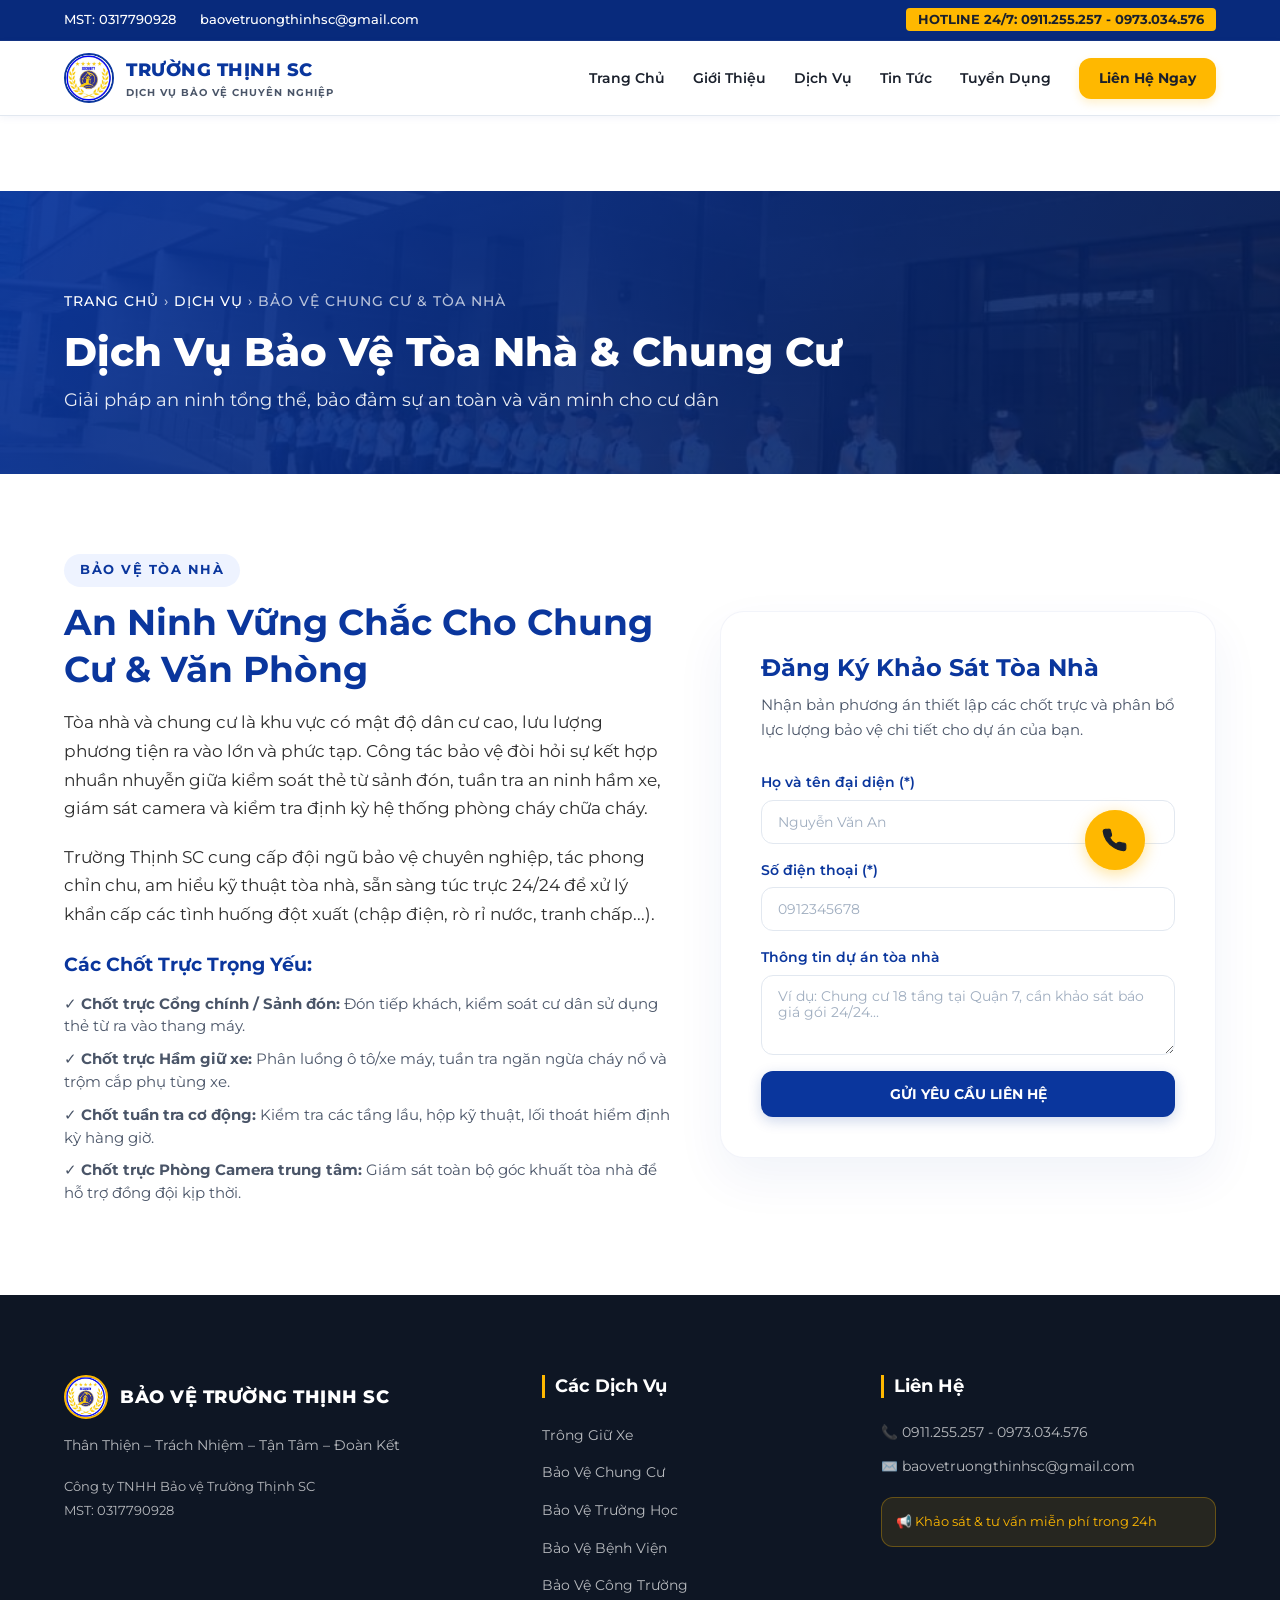
==== dich-vu-bao-ve-an-ninh-toa-nha-chung-cu.html @ 5c1c1f95 "Initial commit of redesigned Truong Thinh SC website" ====
<!DOCTYPE html>
<html lang="vi">
<head>
    <meta charset="UTF-8">
    <meta name="viewport" content="width=device-width, initial-scale=1.0">
    <title>Bảo Vệ An Ninh Tòa Nhà Chung Cư | Bảo Vệ Trường Thịnh SC</title>
    <meta name="description" content="Trường Thịnh SC cung cấp dịch vụ bảo vệ tòa nhà văn phòng, chung cư cao cấp. Lực lượng kiểm soát sảnh, tuần tra căn hộ, ứng cứu sự cố cháy nổ 24/7.">
    <link rel="preconnect" href="https://fonts.googleapis.com">
    <link rel="preconnect" href="https://fonts.gstatic.com" crossorigin>
    <link href="https://fonts.googleapis.com/css2?family=Montserrat:wght@300;400;500;600;700;800&display=swap" rel="stylesheet">
    <link rel="stylesheet" href="styles.css">
    <link rel="stylesheet" href="pages.css">
</head>
<body>
    <div class="top-info-bar">
        <div class="container top-info-container">
            <div class="top-info-left"><span>MST: 0317790928</span><span>baovetruongthinhsc@gmail.com</span></div>
            <div class="top-info-right"><span class="hotline-highlight">HOTLINE 24/7: 0911.255.257 - 0973.034.576</span></div>
        </div>
    </div>
    <header class="main-header" id="header">
        <div class="container header-container">
            <a href="index.html" class="logo">
                <img src="assets/logo.jpg" alt="Logo Trường Thịnh SC" class="logo-img">
                <div class="logo-text"><span class="brand-name">TRƯỜNG THỊNH SC</span><span class="brand-sub">DỊCH VỤ BẢO VỆ CHUYÊN NGHIỆP</span></div>
            </a>
            <nav class="nav-menu">
                <a href="index.html" class="nav-link">Trang Chủ</a>
                <a href="gioi-thieu.html" class="nav-link">Giới Thiệu</a>
                <a href="dich-vu.html" class="nav-link active">Dịch Vụ</a>
                <a href="tin-tuc.html" class="nav-link">Tin Tức</a>
                <a href="tuyen-dung.html" class="nav-link">Tuyển Dụng</a>
                <a href="lien-he.html" class="nav-btn">Liên Hệ Ngay</a>
            </nav>
            <button class="mobile-toggle" id="mobile-toggle-btn"><span></span><span></span><span></span></button>
        </div>
    </header>
    <div class="mobile-drawer" id="mobile-drawer">
        <nav class="mobile-nav">
            <a href="index.html" class="mobile-link">Trang Chủ</a>
            <a href="gioi-thieu.html" class="mobile-link">Giới Thiệu</a>
            <a href="dich-vu.html" class="mobile-link">Dịch Vụ</a>
            <a href="tin-tuc.html" class="mobile-link">Tin Tức</a>
            <a href="tuyen-dung.html" class="mobile-link">Tuyển Dụng</a>
            <a href="lien-he.html" class="mobile-btn">Liên Hệ Ngay</a>
        </nav>
    </div>

    <main>
        <div class="page-hero" style="background-image:url('assets/guards_building.jpg')">
            <div class="page-hero-overlay"></div>
            <div class="container page-hero-content">
                <div class="breadcrumb"><a href="index.html">Trang Chủ</a> › <a href="dich-vu.html">Dịch Vụ</a> › Bảo vệ Chung Cư & Tòa Nhà</div>
                <h1>Dịch Vụ Bảo Vệ Tòa Nhà & Chung Cư</h1>
                <p>Giải pháp an ninh tổng thể, bảo đảm sự an toàn và văn minh cho cư dân</p>
            </div>
        </div>

        <section class="section">
            <div class="container about-container">
                <div class="about-left">
                    <span class="section-tag">BẢO VỆ TÒA NHÀ</span>
                    <h2 class="section-title">An Ninh Vững Chắc Cho Chung Cư & Văn Phòng</h2>
                    <p class="about-p">Tòa nhà và chung cư là khu vực có mật độ dân cư cao, lưu lượng phương tiện ra vào lớn và phức tạp. Công tác bảo vệ đòi hỏi sự kết hợp nhuần nhuyễn giữa kiểm soát thẻ từ sảnh đón, tuần tra an ninh hầm xe, giám sát camera và kiểm tra định kỳ hệ thống phòng cháy chữa cháy.</p>
                    <p class="about-p">Trường Thịnh SC cung cấp đội ngũ bảo vệ chuyên nghiệp, tác phong chỉn chu, am hiểu kỹ thuật tòa nhà, sẵn sàng túc trực 24/24 để xử lý khẩn cấp các tình huống đột xuất (chập điện, rò rỉ nước, tranh chấp...).</p>
                    
                    <h3 style="margin-top:25px;color:var(--color-primary);margin-bottom:15px;">Các Chốt Trực Trọng Yếu:</h3>
                    <ul class="mv-list">
                        <li>✓ <strong>Chốt trực Cổng chính / Sảnh đón:</strong> Đón tiếp khách, kiểm soát cư dân sử dụng thẻ từ ra vào thang máy.</li>
                        <li>✓ <strong>Chốt trực Hầm giữ xe:</strong> Phân luồng ô tô/xe máy, tuần tra ngăn ngừa cháy nổ và trộm cắp phụ tùng xe.</li>
                        <li>✓ <strong>Chốt tuần tra cơ động:</strong> Kiểm tra các tầng lầu, hộp kỹ thuật, lối thoát hiểm định kỳ hàng giờ.</li>
                        <li>✓ <strong>Chốt trực Phòng Camera trung tâm:</strong> Giám sát toàn bộ góc khuất tòa nhà để hỗ trợ đồng đội kịp thời.</li>
                    </ul>
                </div>
                <div class="about-right">
                    <div class="contact-form-card">
                        <h3>Đăng Ký Khảo Sát Tòa Nhà</h3>
                        <p>Nhận bản phương án thiết lập các chốt trực và phân bổ lực lượng bảo vệ chi tiết cho dự án của bạn.</p>
                        <form id="contact-form" action="lien-he.html" method="get">
                            <input type="hidden" name="service" value="chung-cu">
                            <div class="form-group">
                                <label for="c-name">Họ và tên đại diện (*)</label>
                                <input type="text" id="c-name" required placeholder="Nguyễn Văn An">
                            </div>
                            <div class="form-group">
                                <label for="c-phone">Số điện thoại (*)</label>
                                <input type="tel" id="c-phone" required placeholder="0912345678">
                            </div>
                            <div class="form-group">
                                <label for="c-msg">Thông tin dự án tòa nhà</label>
                                <textarea id="c-msg" rows="3" placeholder="Ví dụ: Chung cư 18 tầng tại Quận 7, cần khảo sát báo giá gói 24/24..."></textarea>
                            </div>
                            <button type="submit" class="btn btn-submit-contact" style="width:100%;">GỬI YÊU CẦU LIÊN HỆ</button>
                        </form>
                    </div>
                </div>
            </div>
        </section>
    </main>

    <footer class="main-footer">
        <div class="container footer-container">
            <div class="footer-left">
                <div class="footer-brand"><img src="assets/logo.jpg" alt="Logo" class="footer-logo-img"><h4>BẢO VỆ TRƯỜNG THỊNH SC</h4></div>
                <p class="footer-desc">Thân Thiện – Trách Nhiệm – Tận Tâm – Đoàn Kết</p>
                <div class="footer-legal"><p>Công ty TNHH Bảo vệ Trường Thịnh SC</p><p>MST: 0317790928</p></div>
            </div>
            <div class="footer-center">
                <h4>Các Dịch Vụ</h4>
                <ul class="footer-links">
                    <li><a href="dich-vu-trong-giu-xe.html">Trông Giữ Xe</a></li>
                    <li><a href="dich-vu-bao-ve-an-ninh-toa-nha-chung-cu.html">Bảo Vệ Chung Cư</a></li>
                    <li><a href="dich-vu-bao-ve-an-ninh-truong-hoc.html">Bảo Vệ Trường Học</a></li>
                    <li><a href="dich-vu-bao-ve-benh-vien.html">Bảo Vệ Bệnh Viện</a></li>
                    <li><a href="dich-vu-bao-ve-cong-truong-xay-dung.html">Bảo Vệ Công Trường</a></li>
                </ul>
            </div>
            <div class="footer-right">
                <h4>Liên Hệ</h4>
                <p>📞 0911.255.257 - 0973.034.576</p>
                <p>✉️ baovetruongthinhsc@gmail.com</p>
                <div class="footer-alert-box">📢 Khảo sát & tư vấn miễn phí trong 24h</div>
            </div>
        </div>
    </footer>

    <a href="tel:0911255257" class="floating-hotline"><div class="phone-ring-wave"></div><div class="phone-icon-circle"><svg viewBox="0 0 24 24" fill="currentColor" class="floating-phone-svg"><path d="M22 16.92v3a2 2 0 0 1-2.18 2 19.79 19.79 0 0 1-8.63-3.07A19.5 19.5 0 0 1 4.13 12.5a19.79 19.79 0 0 1-3.07-8.67A2 2 0 0 1 3.04 2h3a2 2 0 0 1 2 1.72c.127.96.361 1.903.7 2.81a2 2 0 0 1-.45 2.11L7.09 9.91a16 16 0 0 0 6 6l1.27-1.27a2 2 0 0 1 2.11-.45c.907.339 1.85.573 2.81.7A2 2 0 0 1 22 16.92z"/></svg></div><span class="floating-phone-label">Gọi ngay</span></a>
    <script src="script.js"></script>
</body>
</html>
---- styles.css ----
/* Core Variables & Branding Design System */
:root {
    --color-primary: #0A369D; /* Deep Security Blue */
    --color-primary-hover: #082E88;
    --color-primary-light: #EEF3FF; /* Soft Blue-Gray background */
    --color-secondary: #FFB800; /* Golden Yellow Accent */
    --color-secondary-hover: #E0A200;
    --color-dark: #1A202C; /* Rich charcoal text */
    --color-gray: #4A5568; /* Light gray body text */
    --color-border: #E2E8F0; /* Clean border line */
    --color-white: #FFFFFF;
    
    --font-heading: 'Montserrat', sans-serif;
    --font-body: 'Montserrat', sans-serif; /* Keep same font family for consistency and premium clean look */
    
    --radius-sm: 6px;
    --radius-md: 12px;
    --radius-lg: 20px;
    --radius-full: 9999px;
    
    --shadow-sm: 0 2px 8px rgba(10, 54, 157, 0.05);
    --shadow-md: 0 10px 30px rgba(10, 54, 157, 0.08);
    --shadow-lg: 0 20px 40px rgba(10, 54, 157, 0.15);
    
    --transition-fast: 0.2s ease;
    --transition-normal: 0.3s cubic-bezier(0.4, 0, 0.2, 1);
    --transition-slow: 0.6s cubic-bezier(0.16, 1, 0.3, 1);
}

/* Reset & Global Rules */
* {
    margin: 0;
    padding: 0;
    box-sizing: border-box;
}

html {
    scroll-behavior: smooth;
    font-size: 16px;
}

body {
    background-color: var(--color-white);
    color: var(--color-dark);
    font-family: var(--font-body);
    line-height: 1.6;
    overflow-x: hidden;
    -webkit-font-smoothing: antialiased;
}

/* Scrollbar customization */
::-webkit-scrollbar {
    width: 8px;
}
::-webkit-scrollbar-track {
    background: #F1F5F9;
}
::-webkit-scrollbar-thumb {
    background: #CBD5E1;
    border-radius: var(--radius-full);
}
::-webkit-scrollbar-thumb:hover {
    background: var(--color-primary);
}

/* Typography & Global Components */
h1, h2, h3, h4, h5, h6 {
    font-family: var(--font-heading);
    font-weight: 700;
    line-height: 1.3;
}

a {
    color: inherit;
    text-decoration: none;
}

.container {
    max-width: 1200px;
    margin: 0 auto;
    padding: 0 24px;
}

.section {
    padding: 80px 0;
    position: relative;
}

.section-header {
    text-align: center;
    max-width: 700px;
    margin: 0 auto 50px auto;
}

.section-tag {
    display: inline-block;
    background-color: var(--color-primary-light);
    color: var(--color-primary);
    padding: 6px 16px;
    border-radius: var(--radius-full);
    font-size: 0.8rem;
    font-weight: 700;
    letter-spacing: 1.5px;
    margin-bottom: 12px;
}

.section-title {
    font-size: 2.25rem;
    margin-bottom: 16px;
    color: var(--color-primary);
}

.section-subtitle {
    color: var(--color-gray);
    font-size: 1rem;
}

/* Buttons */
.btn {
    display: inline-flex;
    align-items: center;
    justify-content: center;
    padding: 14px 28px;
    font-family: var(--font-heading);
    font-weight: 700;
    font-size: 0.9rem;
    border-radius: var(--radius-md);
    border: none;
    cursor: pointer;
    transition: all var(--transition-fast);
}

.btn-primary {
    background-color: var(--color-primary);
    color: var(--color-white);
    box-shadow: 0 4px 14px rgba(10, 54, 157, 0.2);
}
.btn-primary:hover {
    background-color: var(--color-primary-hover);
    transform: translateY(-2px);
}

.btn-secondary {
    background-color: var(--color-white);
    color: var(--color-primary);
    border: 2px solid var(--color-primary);
}
.btn-secondary:hover {
    background-color: var(--color-primary-light);
    transform: translateY(-2px);
}

.btn-call-now {
    background-color: var(--color-secondary);
    color: var(--color-dark);
    box-shadow: 0 4px 14px rgba(255, 184, 0, 0.3);
}
.btn-call-now:hover {
    background-color: var(--color-secondary-hover);
    transform: translateY(-2px);
}

/* Top Info Bar */
.top-info-bar {
    background-color: #082A7C;
    color: var(--color-white);
    font-size: 0.8rem;
    font-weight: 500;
    border-bottom: 1px solid rgba(255,255,255,0.05);
}

.top-info-container {
    display: flex;
    justify-content: space-between;
    align-items: center;
    padding: 10px 24px;
}

.top-info-left {
    display: flex;
    gap: 24px;
}

.top-info-left span {
    display: flex;
    align-items: center;
    gap: 6px;
}

.top-icon {
    width: 14px;
    height: 14px;
    opacity: 0.8;
}

.hotline-highlight {
    background-color: var(--color-secondary);
    color: var(--color-dark);
    font-weight: 700;
    padding: 4px 12px;
    border-radius: 4px;
}

/* Header Navigation */
.main-header {
    position: sticky;
    top: 0;
    left: 0;
    width: 100%;
    z-index: 1000;
    background-color: rgba(255, 255, 255, 0.95);
    backdrop-filter: blur(10px);
    border-bottom: 1px solid var(--color-border);
    box-shadow: var(--shadow-sm);
}

.header-container {
    display: flex;
    justify-content: space-between;
    align-items: center;
    padding: 12px 24px;
}

.logo {
    display: flex;
    align-items: center;
    gap: 12px;
}

.logo-img {
    width: 50px;
    height: 50px;
    border-radius: 50%;
    object-fit: cover;
    border: 2px solid var(--color-primary);
}

.logo-text {
    display: flex;
    flex-direction: column;
}

.brand-name {
    font-size: 1.15rem;
    font-weight: 800;
    color: var(--color-primary);
    letter-spacing: 0.5px;
}

.brand-sub {
    font-size: 0.65rem;
    font-weight: 700;
    color: var(--color-gray);
    letter-spacing: 1px;
}

.nav-menu {
    display: flex;
    align-items: center;
    gap: 28px;
}

.nav-link {
    font-size: 0.9rem;
    font-weight: 600;
    color: var(--color-dark);
    position: relative;
    padding: 6px 0;
    transition: color var(--transition-fast);
}

.nav-link:hover {
    color: var(--color-primary);
}

.nav-link::after {
    content: '';
    position: absolute;
    bottom: 0;
    left: 0;
    width: 0;
    height: 2px;
    background-color: var(--color-primary);
    transition: width var(--transition-fast);
}

.nav-link.active {
    color: var(--color-primary);
}

.nav-link.active::after {
    width: 100%;
}

/* Dropdown Menu Styles */
.nav-item {
    position: relative;
    list-style: none;
}

.dropdown-menu {
    position: absolute;
    top: 100%;
    left: 50%;
    transform: translateX(-50%) translateY(10px);
    background-color: #FFFFFF;
    box-shadow: 0 10px 30px rgba(10, 54, 157, 0.1);
    border-radius: var(--radius-md);
    padding: 10px 0;
    min-width: 280px;
    opacity: 0;
    visibility: hidden;
    transition: all var(--transition-normal);
    z-index: 100;
    border: 1px solid var(--color-border);
}

.dropdown-menu::before {
    content: '';
    position: absolute;
    bottom: 100%;
    left: 50%;
    transform: translateX(-50%);
    border-width: 8px;
    border-style: solid;
    border-color: transparent transparent #FFFFFF transparent;
}

.dropdown-menu li {
    list-style: none;
}

.dropdown-menu a {
    display: block;
    padding: 10px 20px;
    font-size: 0.85rem;
    font-weight: 600;
    color: var(--color-dark);
    transition: all var(--transition-fast);
}

.dropdown-menu a:hover {
    background-color: var(--color-primary-light);
    color: var(--color-primary);
    padding-left: 24px;
}

.dropdown:hover .dropdown-menu {
    opacity: 1;
    visibility: visible;
    transform: translateX(-50%) translateY(0);
}

.nav-btn {
    display: inline-flex;
    background-color: var(--color-secondary);
    color: var(--color-dark);
    font-weight: 700;
    padding: 10px 20px;
    border-radius: var(--radius-md);
    font-size: 0.85rem;
    box-shadow: 0 4px 10px rgba(255, 184, 0, 0.2);
    transition: all var(--transition-fast);
}

.nav-btn:hover {
    background-color: var(--color-secondary-hover);
    transform: translateY(-1px);
    box-shadow: 0 6px 14px rgba(255, 184, 0, 0.3);
}

/* Mobile Toggle */
.mobile-toggle {
    display: none;
    flex-direction: column;
    justify-content: space-between;
    width: 24px;
    height: 18px;
    background: transparent;
    border: none;
    cursor: pointer;
    z-index: 1001;
}

.mobile-toggle span {
    width: 100%;
    height: 2px;
    background-color: var(--color-primary);
    border-radius: 2px;
    transition: all var(--transition-fast);
}

/* Mobile Drawer */
.mobile-drawer {
    position: fixed;
    top: 0;
    right: -100%;
    width: 280px;
    height: 100vh;
    background-color: var(--color-white);
    box-shadow: -10px 0 30px rgba(0, 0, 0, 0.1);
    z-index: 999;
    padding: 100px 32px 32px 32px;
    transition: right var(--transition-normal);
}

.mobile-drawer.open {
    right: 0;
}

.mobile-nav {
    display: flex;
    flex-direction: column;
    gap: 24px;
}

.mobile-link {
    font-size: 1.1rem;
    font-weight: 700;
    color: var(--color-dark);
}

.mobile-link:hover {
    color: var(--color-primary);
}

.mobile-btn {
    text-align: center;
    background-color: var(--color-primary);
    color: var(--color-white);
    padding: 12px;
    border-radius: var(--radius-md);
    font-weight: 700;
}

/* Hero Section */
.hero-section {
    position: relative;
    padding: 100px 0;
    background-image: url('assets/guards_building.jpg');
    background-size: cover;
    background-position: center;
    display: flex;
    align-items: center;
    min-height: 80vh;
}

.hero-bg-overlay {
    position: absolute;
    top: 0;
    left: 0;
    width: 100%;
    height: 100%;
    background: linear-gradient(135deg, rgba(10, 54, 157, 0.95) 50%, rgba(10, 54, 157, 0.7) 100%);
    z-index: 1;
}

.hero-container {
    position: relative;
    z-index: 2;
    display: grid;
    grid-template-columns: 1.2fr 0.8fr;
    gap: 50px;
    align-items: center;
}

.hero-left-content {
    color: var(--color-white);
}

.hero-badge {
    display: inline-block;
    color: var(--color-secondary);
    font-weight: 700;
    font-size: 0.9rem;
    margin-bottom: 20px;
    letter-spacing: 1px;
}

.hero-title {
    font-size: 3.25rem;
    font-weight: 800;
    line-height: 1.2;
    margin-bottom: 24px;
    letter-spacing: -0.5px;
}

.hero-desc {
    font-size: 1.05rem;
    opacity: 0.9;
    margin-bottom: 30px;
    line-height: 1.6;
}

.hero-features {
    display: flex;
    flex-direction: column;
    gap: 12px;
    margin-bottom: 36px;
}

.feature-item {
    display: flex;
    align-items: center;
    gap: 10px;
    font-size: 0.95rem;
    font-weight: 500;
}

.check-icon {
    display: inline-flex;
    align-items: center;
    justify-content: center;
    width: 20px;
    height: 20px;
    border-radius: 50%;
    background-color: var(--color-secondary);
    color: var(--color-dark);
    font-size: 0.75rem;
    font-weight: 800;
}

.hero-actions {
    display: flex;
    gap: 16px;
    flex-wrap: wrap;
}

/* Consultation Form Card */
.hero-form-card {
    background-color: var(--color-white);
    border-radius: var(--radius-lg);
    padding: 36px;
    box-shadow: var(--shadow-lg);
    color: var(--color-dark);
}

.hero-form-card h3 {
    font-size: 1.4rem;
    color: var(--color-primary);
    margin-bottom: 10px;
    text-align: center;
}

.hero-form-card p {
    font-size: 0.85rem;
    color: var(--color-gray);
    text-align: center;
    margin-bottom: 24px;
    line-height: 1.4;
}

.form-group {
    margin-bottom: 16px;
    display: flex;
    flex-direction: column;
    gap: 6px;
}

.form-group label {
    font-size: 0.85rem;
    font-weight: 600;
    color: var(--color-primary);
}

.form-group input, 
.form-group select, 
.form-group textarea {
    width: 100%;
    padding: 12px 16px;
    border: 1.5px solid var(--color-border);
    border-radius: var(--radius-md);
    font-family: var(--font-body);
    font-size: 0.9rem;
    color: var(--color-dark);
    transition: all var(--transition-fast);
}

.form-group input:focus, 
.form-group select:focus, 
.form-group textarea:focus {
    outline: none;
    border-color: var(--color-primary);
    box-shadow: 0 0 0 3px rgba(10, 54, 157, 0.1);
}

.btn-submit-lead {
    width: 100%;
    background-color: var(--color-secondary);
    color: var(--color-dark);
    font-weight: 800;
    box-shadow: 0 4px 12px rgba(255, 184, 0, 0.3);
}
.btn-submit-lead:hover {
    background-color: var(--color-secondary-hover);
    transform: scale(1.02);
}

/* Core Values Section */
.values-section {
    background-color: var(--color-primary);
    padding: 40px 0;
    position: relative;
    z-index: 5;
    margin-top: -30px;
    border-radius: var(--radius-lg) var(--radius-lg) 0 0;
}

.values-grid {
    display: grid;
    grid-template-columns: repeat(auto-fit, minmax(220px, 1fr));
    gap: 24px;
}

.value-card {
    color: var(--color-white);
    text-align: center;
    padding: 20px;
    border-right: 1px solid rgba(255,255,255,0.1);
}

.value-card:last-child {
    border-right: none;
}

.value-icon-circle {
    font-size: 2.2rem;
    margin-bottom: 12px;
}

.value-card h4 {
    font-size: 1.15rem;
    font-weight: 700;
    color: var(--color-secondary);
    margin-bottom: 8px;
}

.value-card p {
    font-size: 0.85rem;
    opacity: 0.8;
}

/* About Section */
.about-container {
    display: grid;
    grid-template-columns: 1fr 1fr;
    gap: 50px;
    align-items: center;
}

.about-p {
    color: var(--color-gray);
    margin-bottom: 30px;
    font-size: 1rem;
}

.about-stats {
    display: flex;
    gap: 20px;
    margin-bottom: 20px;
}

.stat-box {
    flex: 1;
    background-color: var(--color-primary-light);
    border-radius: var(--radius-md);
    padding: 16px;
    text-align: center;
    border: 1px solid rgba(10, 54, 157, 0.05);
}

.stat-num {
    display: block;
    font-size: 1.8rem;
    font-weight: 800;
    color: var(--color-primary);
    margin-bottom: 4px;
}

.stat-label {
    font-size: 0.75rem;
    font-weight: 600;
    color: var(--color-gray);
}

.about-img-frame {
    position: relative;
    padding-bottom: 20px;
}

.about-img {
    width: 100%;
    border-radius: var(--radius-lg);
    box-shadow: var(--shadow-md);
    object-fit: cover;
    height: 380px;
}

.about-floating-badge {
    position: absolute;
    bottom: -10px;
    right: 20px;
    background-color: var(--color-primary);
    color: var(--color-white);
    padding: 20px;
    border-radius: var(--radius-md);
    box-shadow: var(--shadow-lg);
    max-width: 260px;
}

.about-floating-badge h5 {
    color: var(--color-secondary);
    font-size: 1rem;
    margin-bottom: 4px;
}

.about-floating-badge p {
    font-size: 0.75rem;
    opacity: 0.8;
}

/* Services Section */
.services-section {
    background-color: #F8FAFC;
}

.services-grid {
    display: grid;
    grid-template-columns: repeat(auto-fit, minmax(260px, 1fr));
    gap: 30px;
}

.service-card {
    background-color: var(--color-white);
    border: 1.5px solid var(--color-border);
    border-radius: var(--radius-lg);
    padding: 30px;
    box-shadow: var(--shadow-sm);
    transition: transform var(--transition-normal), border-color var(--transition-normal), box-shadow var(--transition-normal);
    display: flex;
    flex-direction: column;
}

.service-card:hover {
    transform: translateY(-5px);
    border-color: var(--color-primary);
    box-shadow: var(--shadow-md);
}

.service-icon {
    font-size: 2.5rem;
    margin-bottom: 20px;
}

.service-card h3 {
    font-size: 1.25rem;
    color: var(--color-primary);
    margin-bottom: 12px;
}

.service-card p {
    font-size: 0.85rem;
    color: var(--color-gray);
    line-height: 1.5;
    margin-bottom: 24px;
    flex-grow: 1;
}

.service-btn {
    font-weight: 700;
    font-size: 0.85rem;
    color: var(--color-primary);
    display: flex;
    align-items: center;
    gap: 6px;
    transition: color var(--transition-fast);
}

.service-btn:hover {
    color: var(--color-secondary-hover);
}

/* Interactive Calculator Section */
.calc-container {
    display: grid;
    grid-template-columns: 1fr 1fr;
    gap: 60px;
    align-items: center;
}

.calc-p {
    color: var(--color-gray);
    margin-bottom: 30px;
}

.calc-result-box {
    background-color: var(--color-primary-light);
    border-radius: var(--radius-lg);
    padding: 32px;
    border: 2px solid rgba(10, 54, 157, 0.08);
}

.calc-result-box h4 {
    font-size: 1.2rem;
    color: var(--color-primary);
    margin-bottom: 20px;
}

.result-row {
    display: flex;
    justify-content: space-between;
    font-size: 0.95rem;
    margin-bottom: 12px;
    align-items: center;
}

.security-level-badge {
    background-color: var(--color-primary);
    color: var(--color-white);
    padding: 4px 12px;
    border-radius: var(--radius-full);
    font-size: 0.8rem;
    font-weight: 700;
    text-transform: uppercase;
}

.security-level-badge.level-high {
    background-color: #EF4444;
}

.security-level-badge.level-mid {
    background-color: #F59E0B;
}

.calc-divider {
    border: none;
    border-top: 1px dashed rgba(10, 54, 157, 0.15);
    margin: 16px 0;
}

.total-cost-row {
    font-size: 1.1rem;
    color: var(--color-dark);
}

.total-cost-row strong {
    font-size: 1.3rem;
    color: var(--color-primary);
}

.btn-apply-calc {
    width: 100%;
    margin-top: 20px;
    background-color: var(--color-primary);
    color: var(--color-white);
    font-weight: 700;
    box-shadow: 0 4px 10px rgba(10, 54, 157, 0.2);
}
.btn-apply-calc:hover {
    background-color: var(--color-primary-hover);
}

.calc-card {
    background-color: var(--color-white);
    border-radius: var(--radius-lg);
    padding: 40px;
    box-shadow: var(--shadow-md);
    border: 1px solid var(--color-border);
}

.calc-card h3 {
    font-size: 1.4rem;
    color: var(--color-primary);
    margin-bottom: 24px;
    text-align: center;
}

.radio-group {
    display: flex;
    flex-direction: column;
    gap: 10px;
    margin-top: 6px;
}

.radio-label {
    display: flex;
    align-items: center;
    gap: 8px;
    font-size: 0.9rem;
    cursor: pointer;
    font-weight: 500;
}

.input-helper {
    font-size: 0.75rem;
    color: var(--color-gray);
    margin-top: -2px;
}

/* Gallery Section */
.gallery-section {
    background-color: #F8FAFC;
}

.gallery-grid {
    display: grid;
    grid-template-columns: repeat(auto-fit, minmax(260px, 1fr));
    gap: 24px;
}

.gallery-item {
    position: relative;
    border-radius: var(--radius-md);
    overflow: hidden;
    height: 250px;
    box-shadow: var(--shadow-sm);
    cursor: pointer;
}

.gallery-img {
    width: 100%;
    height: 100%;
    object-fit: cover;
    transition: transform var(--transition-slow);
}

.gallery-item:hover .gallery-img {
    transform: scale(1.05);
}

.gallery-hover-overlay {
    position: absolute;
    top: 0;
    left: 0;
    width: 100%;
    height: 100%;
    background-color: rgba(10, 54, 157, 0.85);
    display: flex;
    align-items: center;
    justify-content: center;
    color: var(--color-white);
    opacity: 0;
    transition: opacity var(--transition-normal);
    font-weight: 700;
    font-size: 0.95rem;
}

.gallery-item:hover .gallery-hover-overlay {
    opacity: 1;
}

/* Lightbox Modal */
.lightbox {
    position: fixed;
    top: 0;
    left: 0;
    width: 100%;
    height: 100%;
    z-index: 1100;
    display: flex;
    align-items: center;
    justify-content: center;
    opacity: 0;
    pointer-events: none;
    transition: opacity var(--transition-normal);
}

.lightbox.open {
    opacity: 1;
    pointer-events: auto;
}

.lightbox-backdrop {
    position: absolute;
    top: 0;
    left: 0;
    width: 100%;
    height: 100%;
    background-color: rgba(0, 0, 0, 0.8);
    backdrop-filter: blur(5px);
}

.lightbox-content {
    position: relative;
    z-index: 2;
    max-width: 80%;
    max-height: 80%;
    display: flex;
    flex-direction: column;
    align-items: center;
}

.lightbox-content img {
    max-width: 100%;
    max-height: 70vh;
    border-radius: var(--radius-sm);
    box-shadow: 0 10px 40px rgba(0,0,0,0.5);
    object-fit: contain;
}

.lightbox-caption {
    color: var(--color-white);
    margin-top: 16px;
    font-size: 0.95rem;
    font-weight: 600;
    text-align: center;
}

.lightbox-close {
    position: absolute;
    top: -40px;
    right: 0;
    background: transparent;
    border: none;
    color: var(--color-white);
    font-size: 2rem;
    cursor: pointer;
}

/* Contact Section */
.contact-container {
    display: grid;
    grid-template-columns: 1fr 1fr;
    gap: 60px;
    align-items: start;
}

.contact-p {
    color: var(--color-gray);
    margin-bottom: 30px;
}

.contact-details {
    display: flex;
    flex-direction: column;
    gap: 24px;
}

.contact-item {
    display: flex;
    gap: 16px;
    align-items: flex-start;
}

.contact-icon {
    font-size: 1.8rem;
}

.contact-item h5 {
    font-size: 1rem;
    color: var(--color-primary);
    margin-bottom: 4px;
}

.contact-item p {
    font-size: 0.9rem;
    color: var(--color-gray);
}

.contact-form-card {
    background-color: var(--color-white);
    border: 1.5px solid var(--color-border);
    border-radius: var(--radius-lg);
    padding: 40px;
    box-shadow: var(--shadow-md);
}

.contact-form-card h3 {
    font-size: 1.4rem;
    color: var(--color-primary);
    margin-bottom: 8px;
}

.contact-form-card p {
    font-size: 0.85rem;
    color: var(--color-gray);
    margin-bottom: 24px;
}

.form-row {
    display: grid;
    grid-template-columns: 1fr 1fr;
    gap: 16px;
}

.btn-submit-contact {
    width: 100%;
    background-color: var(--color-primary);
    color: var(--color-white);
    font-weight: 700;
    box-shadow: 0 4px 14px rgba(10, 54, 157, 0.2);
}
.btn-submit-contact:hover {
    background-color: var(--color-primary-hover);
}

/* Success Modal */
.success-modal {
    position: fixed;
    top: 0;
    left: 0;
    width: 100%;
    height: 100%;
    z-index: 1200;
    display: flex;
    align-items: center;
    justify-content: center;
    opacity: 0;
    pointer-events: none;
    transition: opacity var(--transition-normal);
}

.success-modal.open {
    opacity: 1;
    pointer-events: auto;
}

.success-backdrop {
    position: absolute;
    top: 0;
    left: 0;
    width: 100%;
    height: 100%;
    background-color: rgba(0, 0, 0, 0.6);
    backdrop-filter: blur(4px);
}

.success-content {
    position: relative;
    z-index: 2;
    background-color: var(--color-white);
    border-radius: var(--radius-lg);
    padding: 40px;
    width: 90%;
    max-width: 450px;
    text-align: center;
    box-shadow: var(--shadow-lg);
    transform: scale(0.9);
    transition: transform var(--transition-normal);
}

.success-modal.open .success-content {
    transform: scale(1);
}

.success-icon {
    width: 60px;
    height: 60px;
    border-radius: 50%;
    background-color: #DEF7EC;
    color: #0E9F6E;
    display: inline-flex;
    align-items: center;
    justify-content: center;
    font-size: 1.8rem;
    font-weight: 800;
    margin-bottom: 20px;
}

.success-content h3 {
    font-size: 1.4rem;
    color: var(--color-primary);
    margin-bottom: 12px;
}

.success-content p {
    font-size: 0.9rem;
    color: var(--color-gray);
    margin-bottom: 24px;
    line-height: 1.5;
}

.btn-success-close {
    background-color: var(--color-primary);
    color: var(--color-white);
    width: 100%;
    font-weight: 700;
}

/* Footer Section */
.main-footer {
    background-color: #0E1624;
    color: var(--color-white);
    padding: 80px 0 24px 0;
}

.footer-container {
    display: grid;
    grid-template-columns: 1.5fr 1fr 1.2fr;
    gap: 60px;
    margin-bottom: 50px;
}

.footer-brand {
    display: flex;
    align-items: center;
    gap: 12px;
    margin-bottom: 16px;
}

.footer-logo-img {
    width: 44px;
    height: 44px;
    border-radius: 50%;
    border: 2px solid var(--color-secondary);
}

.footer-brand h4 {
    font-size: 1.15rem;
    font-weight: 800;
    color: var(--color-white);
    letter-spacing: 0.5px;
}

.footer-desc {
    font-size: 0.85rem;
    opacity: 0.7;
    margin-bottom: 20px;
    line-height: 1.6;
}

.footer-legal p {
    font-size: 0.8rem;
    opacity: 0.7;
    margin-bottom: 4px;
}

.footer-center h4, 
.footer-right h4 {
    font-size: 1.1rem;
    margin-bottom: 24px;
    border-left: 3px solid var(--color-secondary);
    padding-left: 10px;
}

.footer-links {
    list-style: none;
}

.footer-links li {
    margin-bottom: 12px;
}

.footer-links a {
    font-size: 0.85rem;
    opacity: 0.7;
    transition: color var(--transition-fast), opacity var(--transition-fast);
}

.footer-links a:hover {
    color: var(--color-secondary);
    opacity: 1;
}

.footer-right p {
    font-size: 0.85rem;
    opacity: 0.7;
    margin-bottom: 12px;
}

.footer-alert-box {
    background-color: rgba(255, 184, 0, 0.1);
    border: 1px solid rgba(255, 184, 0, 0.3);
    padding: 14px;
    border-radius: var(--radius-md);
    font-size: 0.8rem;
    color: var(--color-secondary);
    margin-top: 20px;
    line-height: 1.5;
}

.footer-bottom {
    border-top: 1px solid rgba(255,255,255,0.05);
    padding-top: 24px;
    text-align: center;
    font-size: 0.75rem;
    opacity: 0.5;
}

/* Floating Hotline */
.floating-hotline {
    position: fixed;
    bottom: 30px;
    right: 30px;
    z-index: 999;
    display: flex;
    align-items: center;
    gap: 12px;
    cursor: pointer;
}

.phone-ring-wave {
    position: absolute;
    top: 0;
    left: 0;
    width: 60px;
    height: 60px;
    background-color: var(--color-secondary);
    border-radius: 50%;
    opacity: 0.3;
    animation: ringWave 1.8s infinite ease-out;
}

.phone-icon-circle {
    position: relative;
    width: 60px;
    height: 60px;
    border-radius: 50%;
    background-color: var(--color-secondary);
    color: var(--color-dark);
    display: flex;
    align-items: center;
    justify-content: center;
    box-shadow: 0 4px 16px rgba(255, 184, 0, 0.4);
    transition: transform var(--transition-fast);
}

.floating-phone-svg {
    width: 26px;
    height: 26px;
    stroke: var(--color-dark);
    fill: var(--color-dark);
}

.floating-phone-label {
    background-color: var(--color-primary);
    color: var(--color-white);
    padding: 8px 16px;
    border-radius: var(--radius-full);
    font-size: 0.8rem;
    font-weight: 700;
    box-shadow: var(--shadow-md);
    white-space: nowrap;
    opacity: 0;
    transform: translateX(10px);
    transition: opacity var(--transition-fast), transform var(--transition-fast);
    pointer-events: none;
}

.floating-hotline:hover .floating-phone-label {
    opacity: 1;
    transform: translateX(0);
}

.floating-hotline:hover .phone-icon-circle {
    transform: scale(1.05);
}

@keyframes ringWave {
    0% { transform: scale(1); opacity: 0.4; }
    100% { transform: scale(1.6); opacity: 0; }
}

/* Responsiveness overrides */
@media (max-width: 1024px) {
    .hero-container {
        grid-template-columns: 1fr;
        gap: 40px;
    }
    .about-container, 
    .calc-container, 
    .contact-container {
        grid-template-columns: 1fr;
        gap: 40px;
    }
    .footer-container {
        grid-template-columns: 1fr 1fr;
        gap: 40px;
    }
}

@media (max-width: 768px) {
    html {
        font-size: 15px;
    }
    .main-header .nav-menu {
        display: none;
    }
    .mobile-toggle {
        display: flex;
    }
    .top-info-left {
        display: none;
    }
    .top-info-container {
        justify-content: center;
    }
    .value-card {
        border-right: none;
        border-bottom: 1px solid rgba(255,255,255,0.1);
        padding-bottom: 24px;
    }
    .value-card:last-child {
        border-bottom: none;
    }
    .footer-container {
        grid-template-columns: 1fr;
    }
    .form-row {
        grid-template-columns: 1fr;
    }
}

/* ==========================================
   SCROLL REVEAL ANIMATION
   ========================================== */
.reveal {
    opacity: 0;
    transform: translateY(28px);
    transition: opacity 0.5s cubic-bezier(0.4, 0, 0.2, 1), transform 0.5s cubic-bezier(0.4, 0, 0.2, 1);
}

.reveal.visible {
    opacity: 1;
    transform: translateY(0);
}

/* ==========================================
   FORM SHAKE ERROR ANIMATION
   ========================================== */
@keyframes shake {
    0%, 100% { transform: translateX(0); }
    20% { transform: translateX(-8px); }
    40% { transform: translateX(8px); }
    60% { transform: translateX(-5px); }
    80% { transform: translateX(5px); }
}

.shake-error {
    animation: shake 0.5s ease;
}

/* Extra focus/input polish */
.form-group input::placeholder,
.form-group textarea::placeholder {
    color: #A0AEC0;
    font-size: 0.85rem;
}

.form-group select {
    cursor: pointer;
    appearance: none;
    -webkit-appearance: none;
    background-image: url("data:image/svg+xml,%3Csvg xmlns='http://www.w3.org/2000/svg' width='12' height='12' viewBox='0 0 24 24' fill='none' stroke='%234A5568' stroke-width='2'%3E%3Cpolyline points='6 9 12 15 18 9'/%3E%3C/svg%3E");
    background-repeat: no-repeat;
    background-position: right 16px center;
    background-size: 14px;
    padding-right: 40px;
}
---- pages.css ----
/* ==========================================
   PAGES.CSS - INNER PAGES STYLING
   ========================================== */

/* Page Hero Header */
.page-hero {
    position: relative;
    padding: 100px 0 60px;
    background-size: cover;
    background-position: center;
    background-repeat: no-repeat;
    color: #FFFFFF;
    text-align: left;
    margin-top: 75px; /* Offset sticky header */
}

.page-hero-overlay {
    position: absolute;
    top: 0;
    left: 0;
    width: 100%;
    height: 100%;
    background: linear-gradient(135deg, rgba(10, 54, 157, 0.95) 0%, rgba(5, 27, 79, 0.85) 100%);
    z-index: 1;
}

.page-hero-content {
    position: relative;
    z-index: 2;
}

.breadcrumb {
    font-size: 0.85rem;
    font-weight: 500;
    color: rgba(255, 255, 255, 0.7);
    margin-bottom: 15px;
    text-transform: uppercase;
    letter-spacing: 1px;
}

.breadcrumb a {
    color: #FFFFFF;
    text-decoration: none;
    transition: color 0.3s ease;
}

.breadcrumb a:hover {
    color: var(--color-secondary, #FFB800);
}

.page-hero h1 {
    font-size: 2.5rem;
    font-weight: 800;
    margin-bottom: 10px;
    color: #FFFFFF;
    line-height: 1.2;
}

.page-hero p {
    font-size: 1.1rem;
    color: rgba(255, 255, 255, 0.9);
    font-weight: 400;
    max-width: 700px;
}

/* About Us Layouts */
.about-container {
    display: grid;
    grid-template-columns: 1.1fr 0.9fr;
    gap: 50px;
    align-items: center;
}

.about-p {
    font-size: 1.05rem;
    line-height: 1.7;
    color: var(--color-text, #2D2D2D);
    margin-bottom: 20px;
}

.about-stats {
    display: grid;
    grid-template-columns: repeat(3, 1fr);
    gap: 20px;
    margin-top: 35px;
}

.about-stats .stat-box {
    background: #FFFFFF;
    padding: 20px;
    border-radius: 12px;
    box-shadow: 0 10px 30px rgba(10, 54, 157, 0.05);
    text-align: center;
    border: 1px solid rgba(10, 54, 157, 0.05);
}

.about-stats .stat-num {
    font-size: 2rem;
    font-weight: 800;
    color: var(--color-primary, #0A369D);
    display: block;
    margin-bottom: 5px;
}

.about-stats .stat-label {
    font-size: 0.85rem;
    font-weight: 600;
    color: var(--color-gray, #718096);
    text-transform: uppercase;
}

.about-img-frame {
    position: relative;
    border-radius: 20px;
    overflow: hidden;
    box-shadow: 0 20px 40px rgba(0, 0, 0, 0.15);
}

.about-img {
    width: 100%;
    height: auto;
    display: block;
    transition: transform 0.5s ease;
}

.about-img-frame:hover .about-img {
    transform: scale(1.05);
}

.about-floating-badge {
    position: absolute;
    bottom: 25px;
    left: 25px;
    right: 25px;
    background: rgba(10, 54, 157, 0.95);
    backdrop-filter: blur(8px);
    padding: 20px;
    border-radius: 12px;
    color: #FFFFFF;
    border-left: 5px solid var(--color-secondary, #FFB800);
}

.about-floating-badge h5 {
    font-size: 1.1rem;
    font-weight: 700;
    margin-bottom: 5px;
    letter-spacing: 0.5px;
}

.about-floating-badge p {
    font-size: 0.85rem;
    opacity: 0.9;
    margin: 0;
}

/* Mission & Vision Cards */
.mv-grid {
    display: grid;
    grid-template-columns: repeat(3, 1fr);
    gap: 30px;
    margin-top: 40px;
}

.mv-card {
    background: #FFFFFF;
    border-radius: 16px;
    padding: 40px 30px;
    box-shadow: 0 10px 30px rgba(10, 54, 157, 0.04);
    border: 1px solid rgba(10, 54, 157, 0.05);
    transition: all 0.3s ease;
}

.mv-card:hover {
    transform: translateY(-5px);
    box-shadow: 0 15px 35px rgba(10, 54, 157, 0.08);
}

.mv-icon {
    font-size: 2.5rem;
    margin-bottom: 20px;
    display: inline-block;
}

.mv-card h3 {
    font-size: 1.4rem;
    font-weight: 700;
    color: var(--color-primary, #0A369D);
    margin-bottom: 15px;
}

.mv-card p {
    font-size: 0.95rem;
    line-height: 1.6;
    color: var(--color-gray, #718096);
}

.mv-list {
    list-style: none;
    padding: 0;
    margin: 0;
}

.mv-list li {
    font-size: 0.95rem;
    color: var(--color-gray, #718096);
    margin-bottom: 10px;
    line-height: 1.5;
}

/* Why Us Grid */
.why-grid {
    display: grid;
    grid-template-columns: repeat(3, 1fr);
    gap: 30px;
    margin-top: 40px;
}

.why-card {
    background: #FFFFFF;
    padding: 30px;
    border-radius: 16px;
    border-top: 4px solid var(--color-primary, #0A369D);
    box-shadow: 0 10px 30px rgba(10, 54, 157, 0.03);
    transition: all 0.3s ease;
}

.why-card:hover {
    transform: translateY(-5px);
    box-shadow: 0 15px 35px rgba(10, 54, 157, 0.08);
}

.why-num {
    font-size: 2.5rem;
    font-weight: 800;
    color: rgba(10, 54, 157, 0.1);
    margin-bottom: 15px;
    line-height: 1;
}

.why-card h4 {
    font-size: 1.15rem;
    font-weight: 700;
    color: var(--color-primary, #0A369D);
    margin-bottom: 12px;
    line-height: 1.4;
}

.why-card p {
    font-size: 0.95rem;
    line-height: 1.6;
    color: var(--color-gray, #718096);
}

/* Service Detail Page Layout */
.service-detail-list {
    display: flex;
    flex-direction: column;
    gap: 60px;
    margin-top: 40px;
}

.service-detail-card {
    display: grid;
    grid-template-columns: 80px 1.2fr 0.8fr;
    gap: 40px;
    background: #FFFFFF;
    padding: 40px;
    border-radius: 20px;
    box-shadow: 0 15px 35px rgba(10, 54, 157, 0.04);
    border: 1px solid rgba(10, 54, 157, 0.05);
    align-items: center;
}

.service-detail-card--reverse {
    grid-template-columns: 80px 0.8fr 1.2fr;
}

.service-detail-card--reverse .sdc-body {
    order: 2;
}

.service-detail-card--reverse .sdc-img-col {
    order: 1;
}

.sdc-icon {
    font-size: 3rem;
    width: 80px;
    height: 80px;
    background: #EEF3FF;
    border-radius: 16px;
    display: flex;
    align-items: center;
    justify-content: center;
}

.sdc-body h3 {
    font-size: 1.6rem;
    font-weight: 700;
    color: var(--color-primary, #0A369D);
    margin-bottom: 15px;
}

.sdc-body p {
    font-size: 1rem;
    line-height: 1.6;
    color: var(--color-text, #2D2D2D);
    margin-bottom: 20px;
}

.sdc-features {
    display: grid;
    grid-template-columns: repeat(2, 1fr);
    gap: 12px;
    margin-bottom: 25px;
}

.sdc-feature {
    font-size: 0.9rem;
    font-weight: 600;
    color: var(--color-primary, #0A369D);
    display: flex;
    align-items: center;
    gap: 8px;
}

.sdc-img-col {
    border-radius: 12px;
    overflow: hidden;
    box-shadow: 0 10px 25px rgba(0, 0, 0, 0.08);
}

.sdc-img {
    width: 100%;
    height: 250px;
    object-fit: cover;
    display: block;
}

/* Contact Page Layout */
.contact-page-grid {
    display: grid;
    grid-template-columns: 0.9fr 1.1fr;
    gap: 50px;
}

.contact-info-cards {
    display: flex;
    flex-direction: column;
    gap: 20px;
}

.contact-info-card {
    display: flex;
    gap: 20px;
    background: #FFFFFF;
    padding: 24px;
    border-radius: 16px;
    box-shadow: 0 10px 30px rgba(10, 54, 157, 0.03);
    border: 1px solid rgba(10, 54, 157, 0.05);
    text-decoration: none;
    color: inherit;
    transition: all 0.3s ease;
}

.contact-info-card:hover {
    transform: translateY(-3px);
    box-shadow: 0 15px 35px rgba(10, 54, 157, 0.06);
}

.contact-info-card--phone {
    border-left: 5px solid var(--color-secondary, #FFB800);
}

.cic-icon {
    font-size: 2rem;
    width: 50px;
    height: 50px;
    background: #EEF3FF;
    border-radius: 12px;
    display: flex;
    align-items: center;
    justify-content: center;
    color: var(--color-primary, #0A369D);
    flex-shrink: 0;
}

.cic-body {
    display: flex;
    flex-direction: column;
    gap: 5px;
}

.cic-label {
    font-size: 0.8rem;
    font-weight: 700;
    color: var(--color-gray, #718096);
    text-transform: uppercase;
    letter-spacing: 0.5px;
}

.cic-value {
    font-size: 1.15rem;
    font-weight: 700;
    color: var(--color-primary, #0A369D);
}

.cic-note {
    font-size: 0.8rem;
    color: var(--color-gray, #718096);
}

.process-steps {
    margin-top: 45px;
    padding-top: 35px;
    border-top: 1px solid #E2E8F0;
}

.process-step {
    display: flex;
    gap: 20px;
    margin-bottom: 25px;
}

.ps-num {
    width: 36px;
    height: 36px;
    background: var(--color-primary, #0A369D);
    color: #FFFFFF;
    border-radius: 50%;
    display: flex;
    align-items: center;
    justify-content: center;
    font-weight: 800;
    flex-shrink: 0;
    box-shadow: 0 4px 10px rgba(10, 54, 157, 0.2);
}

.process-step h4 {
    font-size: 1.05rem;
    font-weight: 700;
    color: var(--color-primary, #0A369D);
    margin-bottom: 5px;
}

.process-step p {
    font-size: 0.9rem;
    color: var(--color-gray, #718096);
    line-height: 1.4;
}

.contact-form-card {
    background: #FFFFFF;
    padding: 40px;
    border-radius: 24px;
    box-shadow: 0 20px 50px rgba(10, 54, 157, 0.06);
    border: 1px solid rgba(10, 54, 157, 0.05);
}

.contact-form-card h3 {
    font-size: 1.5rem;
    font-weight: 700;
    color: var(--color-primary, #0A369D);
    margin-bottom: 10px;
}

.contact-form-card p {
    font-size: 0.95rem;
    color: var(--color-gray, #718096);
    margin-bottom: 30px;
}

.map-section {
    position: relative;
    margin-top: 60px;
}

.map-label {
    position: absolute;
    top: 20px;
    left: 50%;
    transform: translateX(-50%);
    background: rgba(10, 54, 157, 0.95);
    backdrop-filter: blur(8px);
    color: #FFFFFF;
    padding: 12px 24px;
    border-radius: 30px;
    font-weight: 600;
    font-size: 0.9rem;
    box-shadow: 0 10px 25px rgba(0, 0, 0, 0.15);
    z-index: 5;
    pointer-events: none;
    white-space: nowrap;
}

/* News / Blog layout */
.news-grid {
    display: grid;
    grid-template-columns: repeat(3, 1fr);
    gap: 30px;
    margin-top: 40px;
}

.news-card {
    background: #FFFFFF;
    border-radius: 16px;
    overflow: hidden;
    box-shadow: 0 10px 30px rgba(10, 54, 157, 0.03);
    border: 1px solid rgba(10, 54, 157, 0.05);
    transition: all 0.3s ease;
    display: flex;
    flex-direction: column;
}

.news-card:hover {
    transform: translateY(-5px);
    box-shadow: 0 15px 35px rgba(10, 54, 157, 0.08);
}

.news-img-col {
    position: relative;
    overflow: hidden;
}

.news-img {
    width: 100%;
    height: 200px;
    object-fit: cover;
    display: block;
    transition: transform 0.5s ease;
}

.news-card:hover .news-img {
    transform: scale(1.05);
}

.news-tag {
    position: absolute;
    top: 15px;
    left: 15px;
    background: var(--color-secondary, #FFB800);
    color: var(--color-primary, #0A369D);
    padding: 5px 12px;
    border-radius: 30px;
    font-size: 0.75rem;
    font-weight: 700;
    text-transform: uppercase;
}

.news-body {
    padding: 25px;
    display: flex;
    flex-direction: column;
    flex-grow: 1;
}

.news-meta {
    font-size: 0.8rem;
    color: var(--color-gray, #718096);
    margin-bottom: 10px;
}

.news-body h3 {
    font-size: 1.2rem;
    font-weight: 700;
    color: var(--color-primary, #0A369D);
    margin-bottom: 12px;
    line-height: 1.4;
}

.news-body h3 a {
    color: inherit;
    text-decoration: none;
}

.news-body h3 a:hover {
    color: var(--color-secondary, #FFB800);
}

.news-body p {
    font-size: 0.9rem;
    line-height: 1.5;
    color: var(--color-gray, #718096);
    margin-bottom: 20px;
}

.news-readmore {
    font-size: 0.9rem;
    font-weight: 700;
    color: var(--color-primary, #0A369D);
    text-decoration: none;
    margin-top: auto;
    display: flex;
    align-items: center;
    gap: 5px;
    transition: gap 0.3s ease;
}

.news-readmore:hover {
    gap: 10px;
}

/* Recruitment Jobs layout */
.job-list {
    display: flex;
    flex-direction: column;
    gap: 25px;
    margin-top: 40px;
}

.job-card {
    background: #FFFFFF;
    border-radius: 16px;
    padding: 30px;
    box-shadow: 0 10px 30px rgba(10, 54, 157, 0.03);
    border: 1px solid rgba(10, 54, 157, 0.05);
    display: flex;
    justify-content: space-between;
    align-items: center;
    gap: 30px;
    transition: all 0.3s ease;
}

.job-card:hover {
    transform: translateY(-3px);
    box-shadow: 0 15px 35px rgba(10, 54, 157, 0.06);
    border-left: 5px solid var(--color-primary, #0A369D);
}

.job-info h3 {
    font-size: 1.3rem;
    font-weight: 700;
    color: var(--color-primary, #0A369D);
    margin-bottom: 10px;
}

.job-meta {
    display: flex;
    gap: 20px;
    margin-bottom: 15px;
}

.job-meta span {
    font-size: 0.85rem;
    color: var(--color-gray, #718096);
    font-weight: 600;
    background: #EEF3FF;
    padding: 4px 12px;
    border-radius: 30px;
}

.job-meta span.job-salary {
    background: #FFF9E6;
    color: #B7791F;
}

.job-desc {
    font-size: 0.95rem;
    color: var(--color-gray, #718096);
    line-height: 1.5;
}

.job-actions {
    flex-shrink: 0;
}

.btn-job-apply {
    background: var(--color-primary, #0A369D);
    color: #FFFFFF;
    padding: 12px 24px;
    border-radius: 8px;
    font-weight: 700;
    text-decoration: none;
    font-size: 0.9rem;
    transition: all 0.3s ease;
    display: inline-block;
    border: none;
    cursor: pointer;
}

.btn-job-apply:hover {
    background: var(--color-primary-hover, #082E88);
    transform: translateY(-2px);
    box-shadow: 0 5px 15px rgba(10, 54, 157, 0.2);
}

/* Inner Page responsiveness */
@media (max-width: 992px) {
    .about-container,
    .contact-page-grid {
        grid-template-columns: 1fr;
        gap: 40px;
    }
    
    .mv-grid,
    .why-grid,
    .news-grid {
        grid-template-columns: repeat(2, 1fr);
    }
    
    .service-detail-card,
    .service-detail-card--reverse {
        grid-template-columns: 1fr;
        gap: 20px;
        padding: 30px;
    }
    
    .service-detail-card--reverse .sdc-body,
    .service-detail-card--reverse .sdc-img-col {
        order: unset;
    }
    
    .sdc-img-col {
        margin-top: 15px;
    }
}

@media (max-width: 768px) {
    .page-hero {
        padding: 80px 0 45px;
    }
    
    .page-hero h1 {
        font-size: 2rem;
    }
    
    .mv-grid,
    .why-grid,
    .news-grid {
        grid-template-columns: 1fr;
    }
    
    .about-stats {
        grid-template-columns: 1fr;
        gap: 15px;
    }
    
    .job-card {
        flex-direction: column;
        align-items: flex-start;
        gap: 20px;
    }
    
    .sdc-features {
        grid-template-columns: 1fr;
    }
}
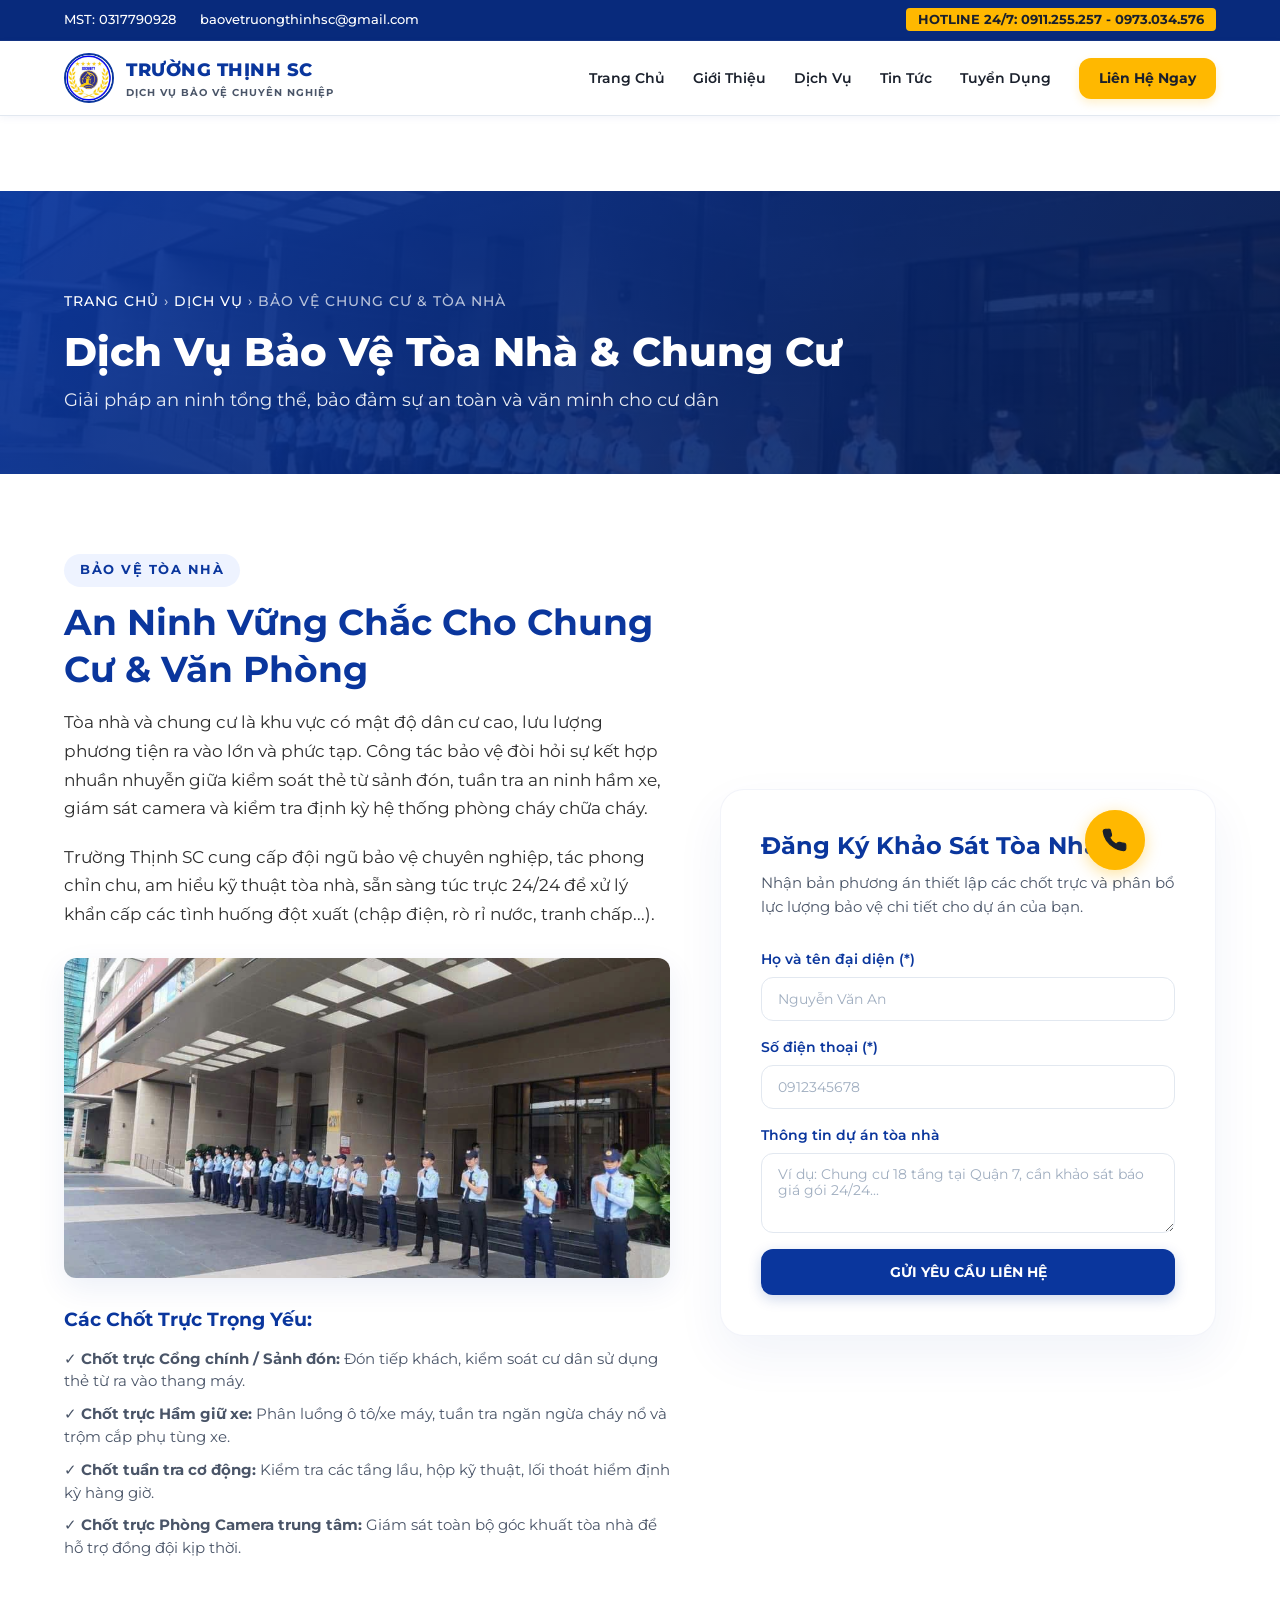
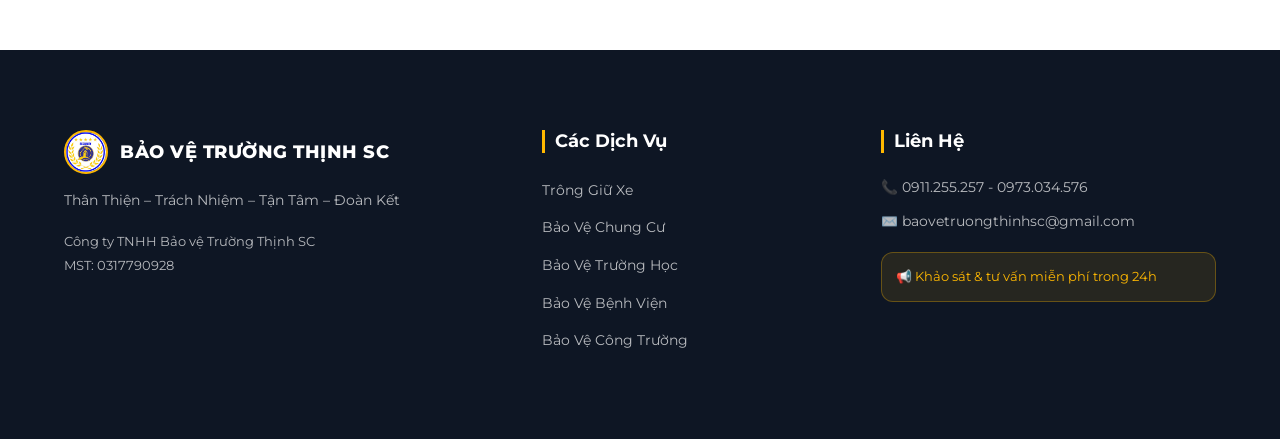
==== commit a1edcaa4: "Add security team photos to all detailed service subpages to build credibility" ====
--- a/dich-vu-bao-ve-an-ninh-toa-nha-chung-cu.html
+++ b/dich-vu-bao-ve-an-ninh-toa-nha-chung-cu.html
@@ -64,6 +64,10 @@
                     <p class="about-p">Tòa nhà và chung cư là khu vực có mật độ dân cư cao, lưu lượng phương tiện ra vào lớn và phức tạp. Công tác bảo vệ đòi hỏi sự kết hợp nhuần nhuyễn giữa kiểm soát thẻ từ sảnh đón, tuần tra an ninh hầm xe, giám sát camera và kiểm tra định kỳ hệ thống phòng cháy chữa cháy.</p>
                     <p class="about-p">Trường Thịnh SC cung cấp đội ngũ bảo vệ chuyên nghiệp, tác phong chỉn chu, am hiểu kỹ thuật tòa nhà, sẵn sàng túc trực 24/24 để xử lý khẩn cấp các tình huống đột xuất (chập điện, rò rỉ nước, tranh chấp...).</p>
                     
+                    <div style="margin: 30px 0; border-radius: var(--radius-md); overflow: hidden; box-shadow: var(--shadow-md);">
+                        <img src="assets/guards_building.jpg" alt="Dịch vụ bảo vệ chung cư tòa nhà" style="width: 100%; height: 320px; object-fit: cover; display: block;">
+                    </div>
+                    
                     <h3 style="margin-top:25px;color:var(--color-primary);margin-bottom:15px;">Các Chốt Trực Trọng Yếu:</h3>
                     <ul class="mv-list">
                         <li>✓ <strong>Chốt trực Cổng chính / Sảnh đón:</strong> Đón tiếp khách, kiểm soát cư dân sử dụng thẻ từ ra vào thang máy.</li>
